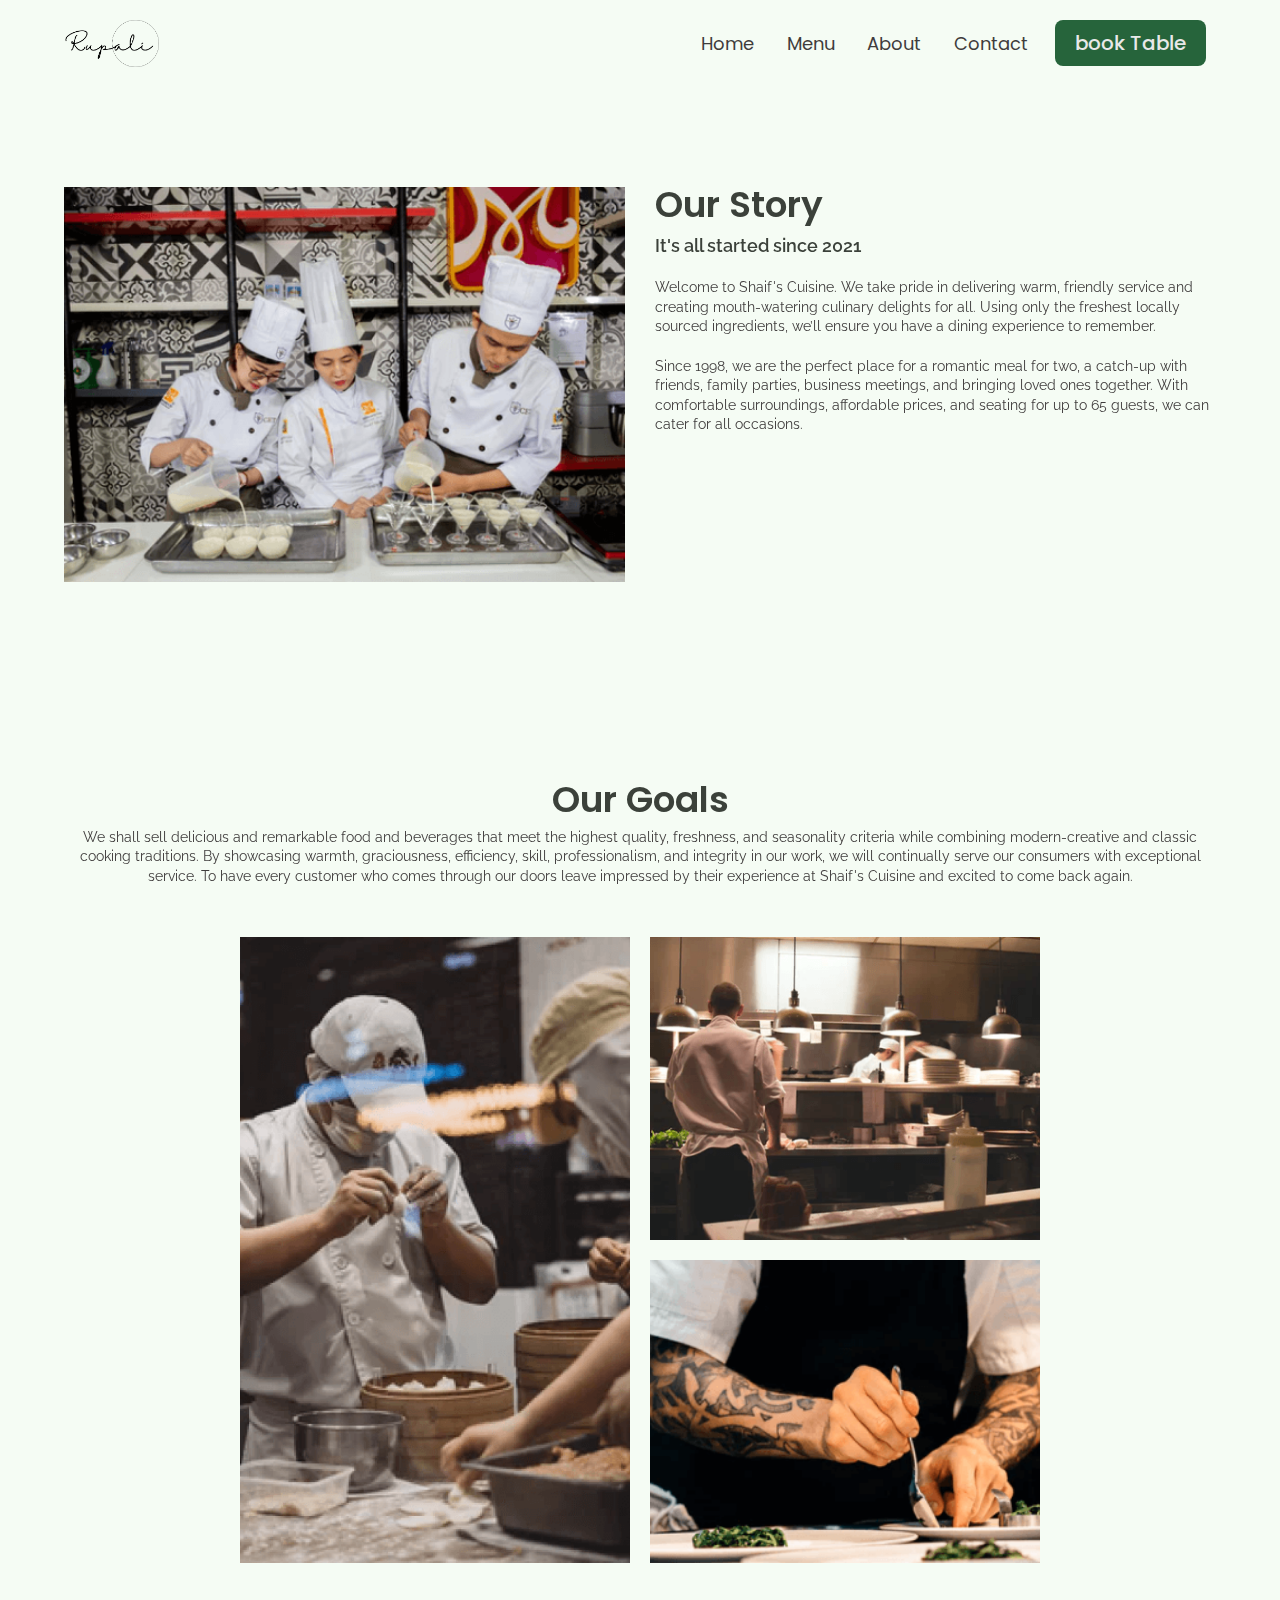
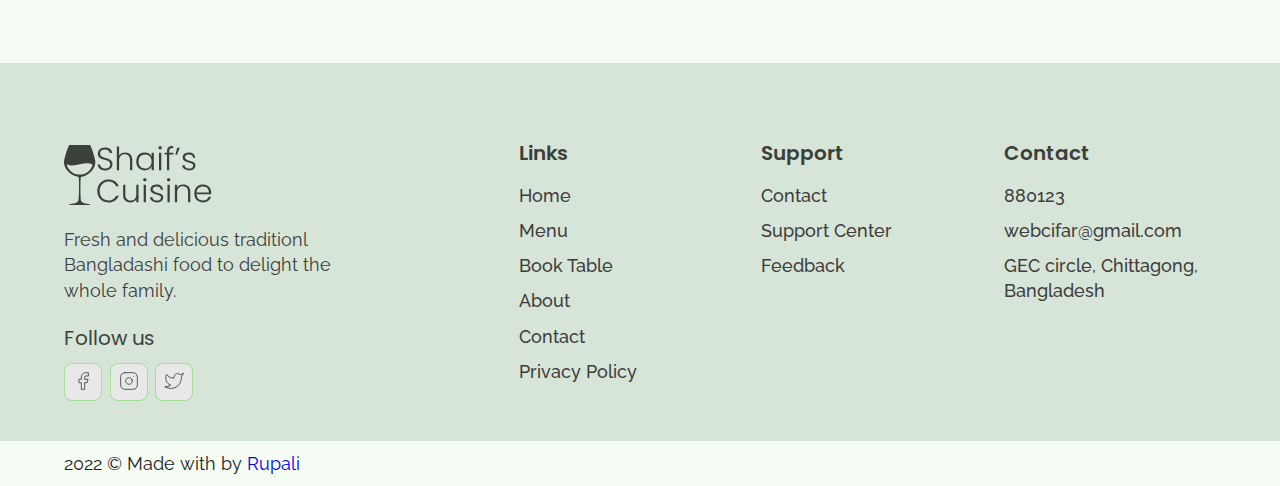
==== about.html @ a484c510 "up date" ====
<!DOCTYPE html>
<html lang="en">
<head>
	<meta charset="UTF-8">
	<meta http-equiv="X-UA-Compatible" content="IE=edge">
	<meta name="viewport" content="width=device-width, initial-scale=1.0">
	<title>About | Rupali Rozario</title>
	<link rel="stylesheet" href="css/reset.css">
	<link rel="stylesheet" href="css/globalStyles.css">
	<link rel="stylesheet" href="css/components.css">
	<link rel="stylesheet" href="./about.css">

	<!--aos css-->
	<link rel="stylesheet" href="https://unpkg.com/aos@next/dist/aos.css" />
</head>
<body>
	<!-- nav section -->
	<div class="nav">
		<div class="container">
			<div class="nav__wrapper">
				<a href="./index.html" class="logo">
					<img src="./images/rupali-logo.png" alt="Rupali's Rozario" style="width: 95px;">
				</a>
				<nav>
					<div class="nav__icon">
						
						<svg xmlns="http://www.w3.org/2000/svg" width="24" height="24" viewBox="0 0 24 24" fill="none" stroke="currentColor" stroke-width="2" stroke-linecap="round" stroke-linejoin="round" class="feather feather-menu"><line x1="3" y1="12" x2="21" y2="12"></line><line x1="3" y1="6" x2="21" y2="6"></line><line x1="3" y1="18" x2="21" y2="18"></line></svg> 
					</div>
					<div class="nav__bgoverlay"></div>
					<ul class="nav__list">
						<div class="nav__close">
						<svg xmlns="http://www.w3.org/2000/svg" width="24" height="24" viewBox="0 0 24 24" fill="none" stroke="currentColor" stroke-width="2" stroke-linecap="round" stroke-linejoin="round" class="feather feather-x"><line x1="18" y1="6" x2="6" y2="18"></line><line x1="6" y1="6" x2="18" y2="18"></line></svg>
						</div>
					<div class="nav__list__wrapper">
						<li><a href="./index.html" class="nav__link">Home</a></li>
						<li><a href="./menu.html" class="nav__link">Menu</a></li>
						<li><a href="./about.html" class="nav__link">About</a></li>
						<li><a href="./contact.html" class="nav__link">Contact</a></li>
						<li><a href="./booking.html" class="btn primary-btn">book Table</a></li>

					</div>

					</ul>
				</nav>
			</div>
		</div>
	</div>
	<!-- end nav section -->
	<!--our story section-->
	<section id="ourStory" data-aos="fade-up">
		<div class="container">
			<div class="ourStory__wrapper">
				<div class="ourStory__img">
					<img src="./images/ourStoryImg.png" alt="Rupali's Rozario">
				</div>
				<div class="ourStory__info">
					<h3 class="ourStory__title">
						Our Story
					</h3>
					<p class="ourStory__subtitle">
						It's all started since 2021
					</p>
					<p class="ourStory__text">
						Welcome to Shaif's Cuisine. We take pride in delivering warm, friendly service and creating mouth-watering culinary delights for all. Using only the freshest locally sourced ingredients, we’ll ensure you have a dining experience to remember.<br><br>

						Since 1998, we are the perfect place for a romantic meal for two, a catch-up with friends, family parties, business meetings, and bringing loved ones together. With comfortable surroundings, affordable prices, and seating for up to 65 guests, we can cater for all occasions.
					</p>
				</div>
			</div>
		</div>
	</section>
	<!--end our story section-->
	<!--our Goals-->
	<section id="ourGoals" data-aos="fade-down">
		<div class="container">
			<div class="ourGoals__info">
				<h3 class="ourGoals__title">
					Our Goals
				</h3>
				<p class="ourGoals__text">
					We shall sell delicious and remarkable food and beverages that meet the highest quality, freshness, and seasonality criteria while combining modern-creative and classic cooking traditions. By showcasing warmth, graciousness, efficiency, skill, professionalism, and integrity in our work, we will continually serve our consumers with exceptional service. To have every customer who comes through our doors leave impressed by their experience at Shaif's Cuisine and excited to come back again.
				</p>
			</div>
			<div class="ourGoals__imgs__wrapper">
				<div class="ourGoals__img1">
					<img src="./images/ourGoals_img1.png" alt="img">
				</div>
				<div class="ourGoals__img2">
					<img src="./images/ourGoals_img2.png" alt="img">
				</div>
				<div class="ourGoals__img3">
					<img src="./images/ourGoals_img3.png" alt="img">
				</div>
			</div>
		</div>
	</section>
	<!--end our Goals-->
	<!--footer-->
	<footer>
	<div class="container">
		<div class="footer__wrapper">
			<div class="footer__col1">
				<div class="footer__logo">
					<img src="./images/logo.svg" alt="Shaif's" Cuisine>
				</div>
				<p class="footer__desc">
				Fresh and delicious traditionl Bangladashi food to delight the whole family.	
				</p>
				<div class="footer__socials">
					<h4 class="footer__socials__title">Follow us</h4>
					<ol>
						<li>
							<a href="#">
							
							<svg xmlns="http://www.w3.org/2000/svg" width="24" height="24" viewBox="0 0 24 24" fill="none" stroke="currentColor" stroke-width="1" stroke-linecap="round" stroke-linejoin="round" class="feather feather-facebook"><path d="M18 2h-3a5 5 0 0 0-5 5v3H7v4h3v8h4v-8h3l1-4h-4V7a1 1 0 0 1 1-1h3z"></path></svg>	
							</a>
						</li>

						<li>
							<a href="#">
							
							<svg xmlns="http://www.w3.org/2000/svg" width="24" height="24" viewBox="0 0 24 24" fill="none" stroke="currentColor" stroke-width="1" stroke-linecap="round" stroke-linejoin="round" class="feather feather-instagram"><rect x="2" y="2" width="20" height="20" rx="5" ry="5"></rect><path d="M16 11.37A4 4 0 1 1 12.63 8 4 4 0 0 1 16 11.37z"></path><line x1="17.5" y1="6.5" x2="17.51" y2="6.5"></line></svg>	
							</a>
						</li>
						<li>
							<a href="#">
							
							<svg xmlns="http://www.w3.org/2000/svg" width="24" height="24" viewBox="0 0 24 24" fill="none" stroke="currentColor" stroke-width="1" stroke-linecap="round" stroke-linejoin="round" class="feather feather-twitter"><path d="M23 3a10.9 10.9 0 0 1-3.14 1.53 4.48 4.48 0 0 0-7.86 3v1A10.66 10.66 0 0 1 3 4s-4 9 5 13a11.64 11.64 0 0 1-7 2c9 5 20 0 20-11.5a4.5 4.5 0 0 0-.08-.83A7.72 7.72 0 0 0 23 3z"></path></svg>	
							</a>
						</li>
					</ol>
				</div>
			</div>
			<div class="footer__col2">
				<h3 class="footer__text__title">
					Links
				</h3>
				<ol class="footer__text">
					<li><a href="./index.html">Home</a></li>
					<li><a href="./menu.html">Menu</a></li>
					<li><a href="./booking.html">Book Table</a></li>
					<li><a href="./about.html">About</a></li>
					<li><a href="./contact.html">Contact</a></li>
					<li><a href="#">Privacy Policy </a></li>
				</ol>
			</div>
			<div class="footer__col3">
				<h3 class="footer__text__title">Support</h3>
				<ol class="footer__text">
					<li><a href="./contact.html">Contact</a></li>
					<li><a href="#">Support Center</a></li>
					<li><a href="#">Feedback</a></li>
					
				</ol>
			</div>
			<div class="footer__col4">
				<h3 class="footer__text__title">Contact</h3>
				<ol class="footer__text">
					<li><a href="tel:+880123">880123</a></li>
					<li><a href="mailto:webcifar@gmail.com">webcifar@gmail.com</a></li>
					<li><a href="#">GEC circle, Chittagong, Bangladesh</a></li>
					
				</ol>
			</div>
		</div>
	</div>
</footer>


<div id="copyright">
	<div class="container">
		<p class="copyright__text">
			<p class="m-0 text-center text-muted">2022  &copy; Made with <i class="fa-solid fa-heart" style="color:rgb(220, 25, 25);"></i> by <a href="https://github.com/rupalisisilia" target="_blank" class="">Rupali</a></p>	
		</p>
	</div>
</div>

	<!--end footer-->

	<!--aos script-->
	<script src="https://unpkg.com/aos@next/dist/aos.js"></script>
	<!--custom script-->
	<script src="./main.js"></script>	
</body>
</html>
---- css/globalStyles.css ----
@import url('https://fonts.googleapis.com/css2?family=Montserrat:wght@300;400;700&family=Pacifico&family=Poppins:wght@300;400;500;600;700&family=Raleway:ital,wght@0,500;0,600;1,400&display=swap');
html{
	font-size: 10px;
	overflow-x: hidden;
}
:root{
	--green-1: #26643b;
	--green-2: #a2de96;
	--lightgreen-1: #d6e5d8;
	--lightgreen-2: #f5fcf4;
	--black-1: #3b413a;
	--black-2: #3f3c3c;
	--black-3: #5b6359;
	--white-1: #e8e8e8;
}
body{
	background-color: var(--lightgreen-2);
	overflow-x: hidden;
}
section{
	padding: 100px 0;
}
@media only screen and (max-width:768px) {
	section{
		padding: 50px 0;
	}
}

.container{
	max-width: 1200px;
	width: 90%;
	margin: 0 auto;
}
img{
	width: 100%;
	height: 100%;
	object-fit: contain;
}
h1,h2,h3,h4{
	font-family: 'Poppins', sans-serif;
}
p{
	font-family: 'Raleway', sans-serif;
	font-weight: 400;
	line-height: 1.4em;
	font-size: 1.8rem;
}
a{
	display: inline-block;
	text-decoration: none;
}
---- css/components.css ----
/* nav styles */
.nav{
	padding: 2rem 0;
}
.nav__icon,
.nav__close,
.nav__bgoverlay{
	display: none;

}
.nav__wrapper{
	display: flex;
	 justify-content: space-between; 
}
.nav__list li{
	display: inline-block;
	margin: 0 1rem;
}
.nav__list .nav__link{
	font-size: 1.8rem;
	font-family: 'poppins';
	color: var(--black-2);
	padding: 0.5rem;
}
.nav__list li:hover .nav__link{
	color: var(--green-1);
}

@media only screen and (max-width: 768px) {
   .nav{
	position: relative;
   }
   .nav__icon{
	display: block;
   }
   .nav__icon svg,
   .nav__close svg{
	pointer-events: none;
	height: 30px;
	width: 30px;
   }
   .nav__close{
	display: block;
	position: absolute;
	color: var(--black-1);
	right: 1rem;
	top: 1rem;
	cursor: pointer;
   }
   .nav__list {
	z-index: 1000;
	position: absolute;
	left: 100%;
	top: 0;
	height: 100vh;
	width: 80%;
	background: var(--lightgreen-1);
	display: flex;
	align-items: center;
	justify-content: flex-end;
	padding-right: 2rem;
	transform: translateX(0%);
	overflow: hidden;
	transition: 0.3s ease-in transform; 
   }
   .nav__list.show{
	transform: translateX(-100%);
   }
   .nav__list li{
	display: block;
	text-align: right;
	margin-bottom: 2rem;
   }
   .nav__list a{
	font-size: 1.6rem;
   }
   .nav__bgoverlay{
	position: absolute;
	left: 0;
	top: 0;
	z-index: 1000;
	height: 100vh;
	width: 100%;
	background: rgba(18, 24, 14, 0.808);
	display: none;
   }
   .nav__bgoverlay.active{
	display: block;
   }
}

/* Global Button styles */
.btn{
	color: var(--green-1);
	font-family: 'poppins';
	font-weight: 500;
	border-radius: 8px;
	font-size: 1.4rem;
	padding: 1.2rem 2rem;
}
.primary-btn{
	color: var(--white-1);
	background: var(--green-1);
}

@media only screen and (min-width: 768px) {
	.btn{
		padding: 1.3rem 2rem;
		font-size: 2rem;
	}
}

/* footer styles */
footer{
	background: var(--lightgreen-1);
	padding-top: 5rem;
	padding-bottom: 2rem;
}
.footer__wrapper{
	display: flex;
	flex-direction: column;
	gap: 3rem;
}
.footer__logo{
	width: 150px;
	margin-bottom: 2rem;
}
.footer__desc{
	font-size: 1.4rem;
	color: var(--black-2);
	margin-bottom: 2rem;
}
.footer__socials__title{
	font-size: 1.8rem; 
	color: var(--black-1); 
	margin-bottom: 1rem;                              
}
.footer__socials li{
	display: inline-block;
	margin-right: 0.5rem;
}
.footer__socials a{
	padding: .5rem .8rem;
	background-color: var(--white-1);
	border: 1px solid var(--green-2);
	border-radius: 8px;
}
.footer__socials svg{
	width: 20px;
	color: var(--black-2);
}
.footer__text__title{
	font-size: 1.8rem;
	margin-bottom: 1rem;
	color: var(--black-1);
	font-weight: 600;
}
.footer__text a{
	font-size: 1.4rem;
	margin-bottom: 0.5rem;
	color: var(--black-2);
	font-family: Raleway;
	font-weight: 500;
	line-height: 1.4em;

}
@media only screen and (min-width: 768px){
	footer{
		padding-top: 8rem;
		padding-bottom: 4rem;
	}
	.footer__wrapper{
		flex-direction: row;
	}
	.footer__col1{
		flex: 4;
	}
	.footer__col2,
	.footer__col3,
	.footer__col4{
		flex: 2;
	}
	.footer__desc{
		max-width: 300px;
		font-size: 1.8rem;
		margin-bottom: 2.5rem;
	}
	.footer__socials__title{
		font-size: 2rem;
		margin-bottom: 1.5rem;
	}
	.footer__text__title{
		font-size: 2rem;
		margin-bottom: 2rem;
	}
	.footer__text a{
		font-size: 1.8rem;
		margin-bottom: 1rem;
	}

}
#copyright{
	padding: 1rem 0;
}
.copyright__text{
	font-size: 1.4rem;
	text-align: center;
}
@media only screen and (min-width: 768px){
	.copyright__text{
		font-size: 1.6rem;
		text-align: center;
	}
}
/* storeInfo styles */
.storeInfo__wrapper{
	display: flex;
	align-items: stretch;
	justify-content: center;
	flex-wrap: wrap;
	gap: 1rem;
}
.storeInfo__item{
	background-color: var(--lightgreen-1);
	padding: 20px 30px;
	text-align: center;
	border-radius: 12px;
	width: 150px;
}
.storeInfo__icon{
	width: 30px;
	margin: 0 auto;
	margin-bottom: 1.5rem;
}
.storeInfo__title{
	font-size: 1.4rem;
	font-family: poppins;
	font-weight: 500;
	margin-bottom: 0.5rem;
	color: var(--black-1);
}
.storeInfo__text{
	font-size: 1.4rem;
	font-family: Raleway;
	color: var(--black-2);
}
@media only screen and (min-width: 768px){
	.storeInfo__wrapper{
		gap: 2rem;
	}
	.storeInfo__item{
		min-width: 200px;
		padding: 40px 0;
	}
	.storeInfo__icon{
		width: 47px;
		margin-bottom: 2.5rem;
	}
	.storeInfo__title{
		font-size: 1.8rem;
		margin-bottom: 1rem;
	}
	.footer__text{
		font-size: 1.6rem;	
	}
}
/* DishGrid styles */
.dishGrid__title{
	font-size: 1.8rem;
	margin-bottom: 2rem;
	font-weight: 600;
	color: var(--black-1);
}
.dishGrid__wrapper{
	display: grid;
	grid-template-columns: repeat(auto-fit, minmax(140px, 1fr));
	gap: 1rem;
}
.dishGrid__item{
	display: flex;
	flex-direction: column;
	background-color: var(--lightgreen-1);
	padding: 0.5rem;
	gap: 0.5rem;
	border-radius: 12px;
}
.dishGrid__item__img{
	flex: 4;
}
.dishGrid__item__info{
	flex: 5;
}
.dishGrid__item__img img{
	object-fit: cover;
	border-radius: 12px;
}
.dishGrid__item__title{
	font-size: 1.4rem;
	line-height: 1.3em;
	font-weight: 500;
	color: var(--black-1);
	margin-bottom: 0.5rem;
}
.dishGrid__item__price{
	font-size: 1.4rem;
	color: var(--green-1);
	font-weight: 600;
	margin-bottom: 0.5rem;
}
.dishGrid__item__stars{
	max-height: 15px;
	width: max-content;
}
@media only screen and (min-width: 768px){
	.dishGrid__title{
		font-size: 2.4rem;
	}
	.dishGrid__wrapper{
		grid-template-columns: repeat(auto-fit, minmax(350px, 1fr));
		gap: 3rem;
	}
	.dishGrid__item{
		flex-direction: row;
		padding: 1.5rem;
		gap: 1rem;
	}
	.dishGrid__item__title{
		font-size: 2.4rem;
		margin-bottom: 1rem;
	}
	.dishGrid__item__price{
		font-size: 2rem;
		margin-bottom: 1rem;
	}
}
/* form styles */
#form{
	padding: 5rem 0;
}
.form__title{
	font-size: 1.8rem;
	color: var(--black-1);
	font-weight: 600;
}
.form__wrapper{
	padding: 3rem 0;
}
.form__wrapper form{
	display: grid;
	grid-template-columns: 1fr;
	gap: 2rem;
}
.form__group label{
	font-size: 1.6rem;
	font-family: poppins;
	color: var(--black-2);
	font-weight: 500;
}
.form__group input,
.form__group textarea,
.form__group select{
	width: 100%;
	border: none;
	background-color: var(--lightgreen-1);
	font-size: 1.4rem;
	font-family: Raleway;
	font-weight: 600;
	padding: 1.5rem;
	border-radius: 8px;
	margin-top: 0.5rem;
	color: var(--black-2);
}
.form__group textarea{
	resize: vertical;
}
.form__wrapper button[type='submit']{
	width: max-content;
	border: none;
	padding: 1rem 4rem;
	font-weight: 500;
	letter-spacing: 0.1rem;
}
@media only screen and (min-width: 768px){
	.form--title{
		font-size: 3.6rem;
	}
	.form__wrapper{
		padding: 5rem 0;
	}
	.form__wrapper form{
		grid-template-columns: 1fr 1fr;
	}
	.form__group__full{
		grid-column: 1/3;
	}
	.form__group label{
		font-size: 1.8rem;
	}
	.form__group input,
	.form__group textarea,
	.form__group select{
		font-size: 1.8rem;
		padding: 2rem;
		margin-top: 1.5rem;
	}

}
---- about.css ----
/* our Story section styles */
.ourStory__wrapper{
	display: flex;
	flex-direction: column;
	gap: 2rem;
}
.ourStory__title,
.ourGoals__title{
	font-size: 1.8rem;
	font-weight: 600;
	color: var(--black-1);
	margin-bottom: 1rem;
}
.ourStory__subtitle{
	font-size: 1.6rem;
	font-weight: 600;
	color: var(--black-1);
	margin-bottom: 2rem;
}
.ourStory__text,
.ourGoals__text{
	font-size: 1.4rem;
	line-height: 1.4em;
	color: var(--black-2);
}
@media only screen and (min-width: 768px){
	.ourStory__wrapper{
		flex-direction: row;
		gap: 3rem;
	}
	.ourStory__img,
	.ourStory__info{
		flex: 1;
	}
	.ourStory__title,
	.ourGoals__title{
		font-size: 3.6rem;
	}
	.ourStory__subtitle{
		font-size: 1.8rem;
	}
	.ourStory__text,
	.ourGoals__text{
		font-size: 1.4rem;
		max-width: 800;
	}
}
/* our Goals styles */
.ourGoals__info{
	text-align: left;
	margin-bottom: 5rem;
}
.ourGoals__imgs__wrapper img{
	object-fit: cover;
}
.ourGoals__imgs__wrapper{
	max-width: 800px;
	margin: 0 auto;
	display: grid;
	grid-template-columns: 1fr 1fr;
	grid-template-rows: 1fr 1fr;
	gap: 1rem;
}
.ourGoals__img1{
	grid-row: 1/3;
}
@media only screen and (min-width: 768px){
	.ourGoals__info{
		text-align: center;
	}
	.ourGoals__imgs__wrapper{
		gap: 2rem;
	}
	.ourGoals__text{
		margin: 0 auto;
	}
}
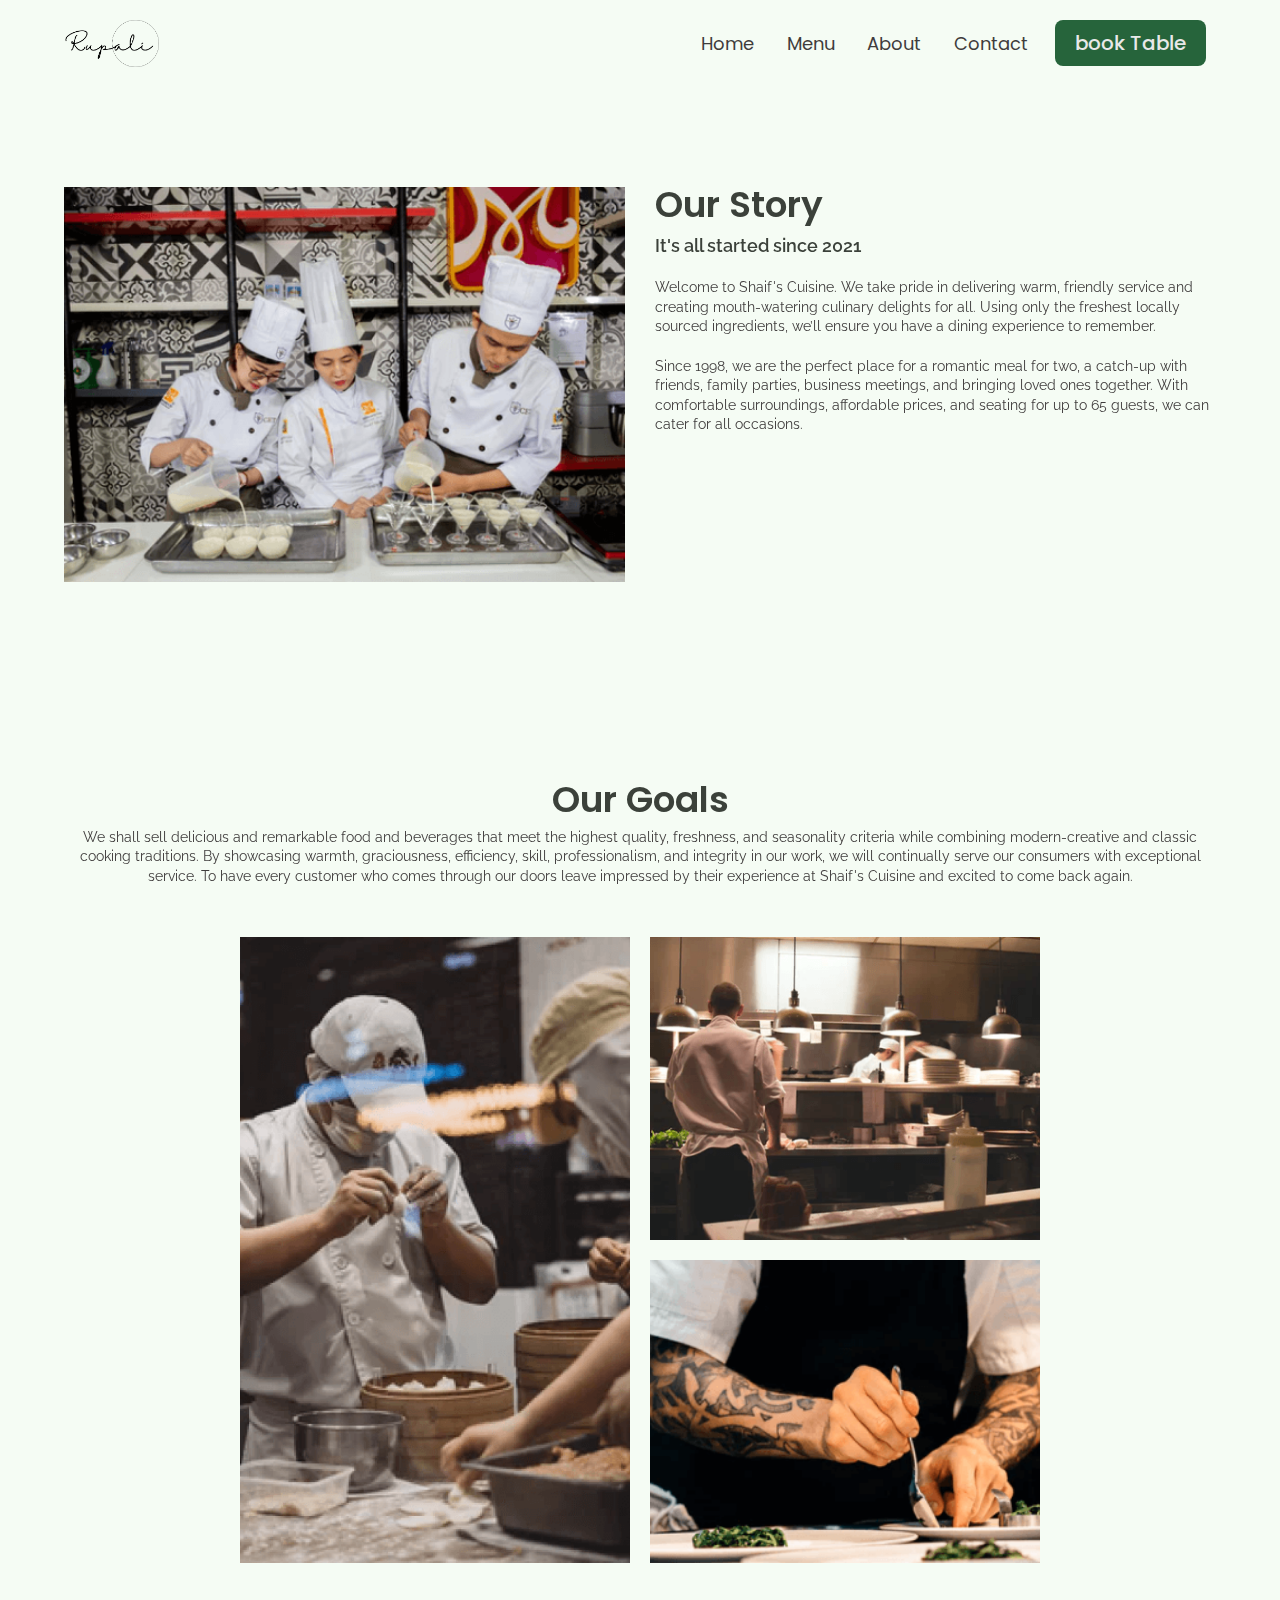
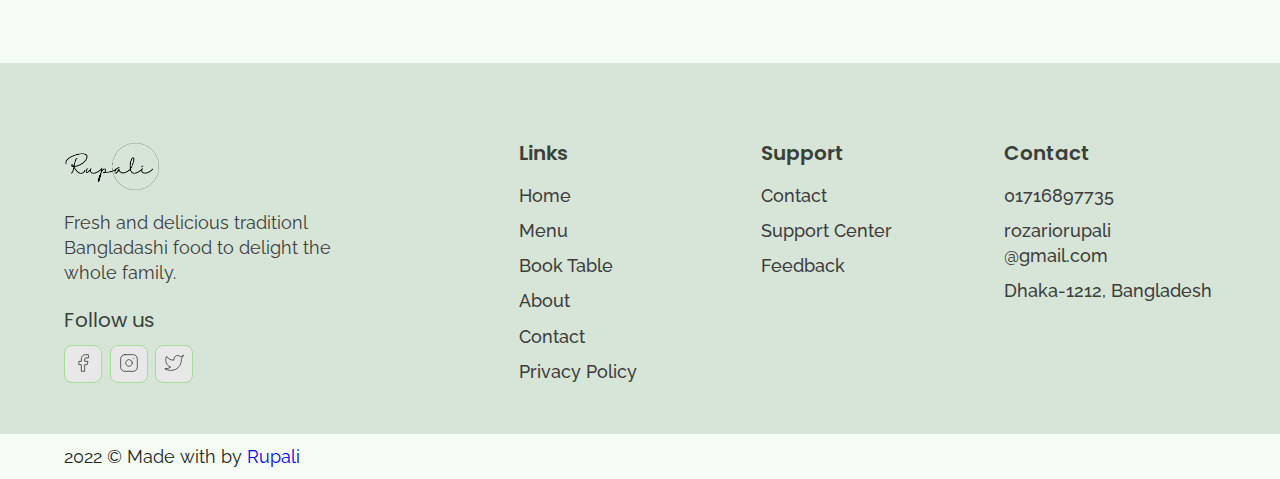
==== commit 0e7e235c: "up date" ====
--- a/about.html
+++ b/about.html
@@ -101,7 +101,7 @@
 		<div class="footer__wrapper">
 			<div class="footer__col1">
 				<div class="footer__logo">
-					<img src="./images/logo.svg" alt="Shaif's" Cuisine>
+					<img src="./images/rupali-logo.png" alt="Rupali's Rozario" style="width: 95px;">
 				</div>
 				<p class="footer__desc">
 				Fresh and delicious traditionl Bangladashi food to delight the whole family.	
@@ -156,9 +156,9 @@
 			<div class="footer__col4">
 				<h3 class="footer__text__title">Contact</h3>
 				<ol class="footer__text">
-					<li><a href="tel:+880123">880123</a></li>
-					<li><a href="mailto:webcifar@gmail.com">webcifar@gmail.com</a></li>
-					<li><a href="#">GEC circle, Chittagong, Bangladesh</a></li>
+					<li><a href="tel:+880123">01716897735</a></li>
+					<li><a href="rozariorupali @gmail.com">rozariorupali @gmail.com</a></li>
+					<li><a href="#">Dhaka-1212, Bangladesh</a></li>
 					
 				</ol>
 			</div>
